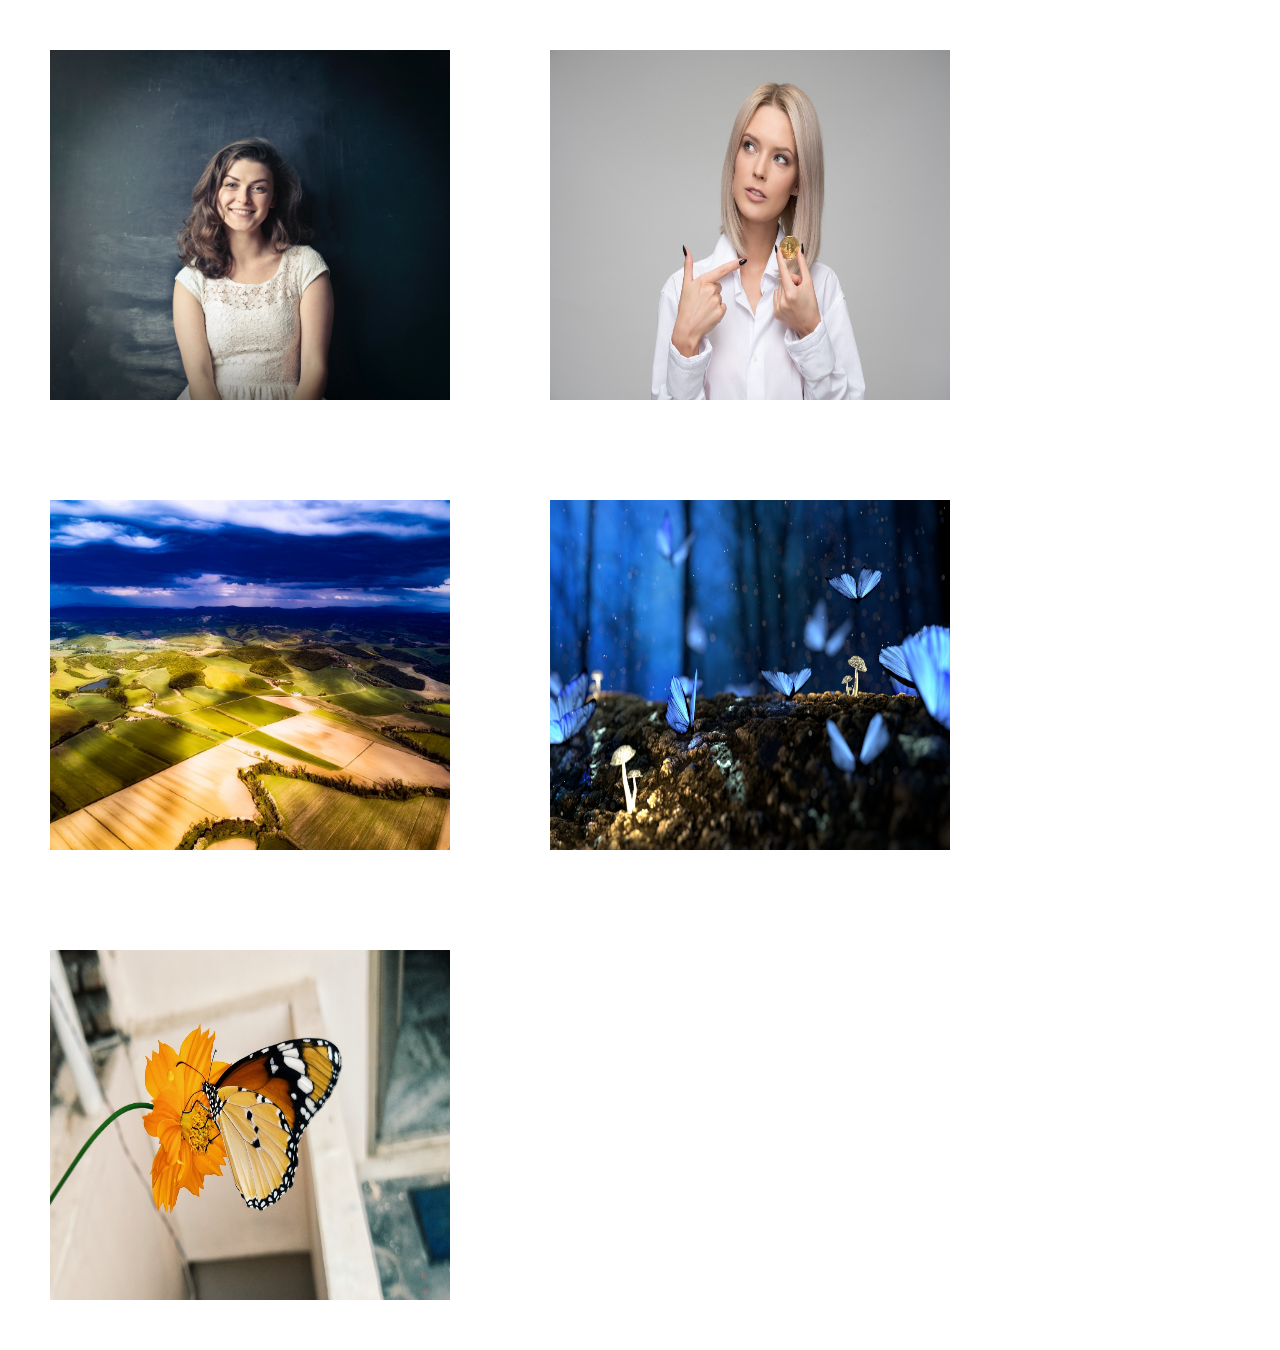
==== resources/hover/index.html @ 1b5c3029 "made a hero area with video background and started with hover effects in CSS" ====
<html>
<head>
  <meta charset="UTF-8">
  <title>Document</title>
  <link href="https://stackpath.bootstrapcdn.com/font-awesome/4.7.0/css/font-awesome.min.css" rel="stylesheet" integrity="sha384-wvfXpqpZZVQGK6TAh5PVlGOfQNHSoD2xbE+QkPxCAFlNEevoEH3Sl0sibVcOQVnN" crossorigin="anonymous">
  <link rel="stylesheet" type="text/css" href="style.css">
</head>
<body>
    <div class="element">
      <div class="front">
        <img src="../images/24.jpg" alt="picture 1">
      </div>

      <div class="back">
          <div class="back-content">

            <div class="p-name">
              Stylish Girl
            </div>

            <div class="description">
              There are many variations of passages of Lorem Ipsum available
            </div>

            <div class="icons">
                <i class="fa fa-facebook"></i>
                <i class="fa fa-twitter"></i>
                <i class="fa fa-dribbble"></i>
            </div>

          </div>
      </div>
    </div>

    <div class="element1">
      <div class="front">
        <img src="../images/3.jpeg" alt="picture 1">
      </div>

      <div class="back">
          <div class="back-content">

            <div class="p-name">
              Stylish Girl
            </div>

            <div class="description">
              There are many variations of passages of Lorem Ipsum available
            </div>

            <div class="icons">
                <i class="fa fa-facebook"></i>
                <i class="fa fa-twitter"></i>
                <i class="fa fa-dribbble"></i>
            </div>

          </div>
      </div>
    </div>

    <div class="element2">
      <div class="front">
        <img src="../images/20.jpg" alt="picture 1">
      </div>

      <div class="back">

        <div class="see-container">
          <div class="see"></div>
          <div class="see"></div>
          <div class="see"></div>
          <div class="see"></div>
        </div>

        <div class="back-content">

          <div class="p-name">
             Stylish Girl
          </div>
          <div class="description">
            There are many variations of passages of Lorem Ipsum available
          </div>

          <div class="icons">
            <i class="fa fa-facebook"></i>
            <i class="fa fa-twitter"></i>
            <i class="fa fa-dribbble"></i>
          </div>

        </div>
      </div>
    </div>

    <div class="element3">
      <div class="front">
        <img src="../images/12.jpg" alt="picture 1">
      </div>

      <div class="back">
          <div class="back-content">

            <div class="p-name">
              Stylish Girl
            </div>

            <div class="description">
              There are many variations of passages of Lorem Ipsum available
            </div>

            <div class="icons">
                <i class="fa fa-facebook"></i>
                <i class="fa fa-twitter"></i>
                <i class="fa fa-dribbble"></i>
            </div>

          </div>
      </div>
    </div>

    <div class="element4">
      <div class="front">
        <img src="../images/16.jpg" alt="picture 1">
      </div>

      <div class="back">
          <div class="back-content">

            <div class="p-name">
              Stylish Girl
            </div>

            <div class="description">
              There are many variations of passages of Lorem Ipsum available
            </div>

            <div class="icons">
                <i class="fa fa-facebook"></i>
                <i class="fa fa-twitter"></i>
                <i class="fa fa-dribbble"></i>
            </div>

          </div>
      </div>
    </div>


</body>
</html>
---- resources/hover/style.css ----
* {
  margin: 0;
  padding: 0;
}

.element,.element1,.element2,.element3,.element4,.element5,.element6,.element7,.element8,.element9 {
  float: left;
  width: 400px;
  height: 350px;
  position: relative;
  margin: 50px;
}

.front {
  position: absolute;
  width: 100%;
  height: 100%;
  transition: all 0.5s ease;
}

.front img {
  width: 100%;
  height: 100%;
  top: 0;
  left: 0;
}

.back {
  background: linear-gradient(to bottom right, red, yellow);
  position: absolute;
  width: 100%;
  height: 100%;
  top: 0;
  left: 0;
  display: flex;
  justify-content: center;
  align-items: center;
  text-align: center;
  border: 5px solid #222;
  z-index: -2;
  box-sizing: border-box;
}

.p-name {
  font-weight: bold;
  font-size: 24px;
}

.description {
  margin: 20px 0;
}

.back-content {
  padding: 0 60px;
}

.icons .fa {
  font-weight: bold;
  font-size: 25px;
  margin: 0 7px;
}

.element .back-content {
    transform: scale(0);
    opacity: 0;
    transition: all 1s ease;
}

/*Element hover effects*/
.element:hover .front {
  width: 100px;
  height: 100px;
  top:calc(50% - 50px);
  left: calc(100% - 50px);
}

.element:hover .front img {
  border-radius: 50px;
  box-shadow: 0 0 20px blue, 0 0 40px blue;
}

.element:hover .back-content {
  transform: scale(1);
  opacity: 1;
}

/*element1 hover effect*/
.element1 .back-content
{
  opacity: 0;
  transform:translateY(-100px);
  transition:all 1s ease;
}

.element1:hover .back-content
{
  opacity: 1;
  transform:translateY(0px);
}

.element1:hover .front
{
  opacity: 0;
  top: -100%;
}

.element1 .back:before
{
  position: absolute;
  content: '';
  top: 200px;
  bottom: 200px;
  right: 50px;
  left: 50px;
  border-right: 2px solid #fff;
  border-left: 2px solid #fff;
  transition:all 1s ease;

}

.element1 .back:after
{
  position: absolute;
  content: '';
  top: 50px;
  bottom: 50px;
  right: 200px;
  left: 200px;
  border-top: 2px solid #fff;
  border-bottom: 2px solid #fff;
  transition:all 1s ease;

}

.element1:hover .back:before
{
  top: 30px;
  bottom: 30px;
}

.element1:hover .back:after
{
  right: 30px;
  left: 30px;
}

/*element 2 styles*/

.element2:hover .front
{
  opacity: 0;
}

.element2 .back-content
{
  transform:scale(0);
  transition:all 0.5s ease;
}

.element2:hover .back-content
{
  transform:scale(1);
}

.element2 .see
{
  position: absolute;
  width: 25%;
  height: 100%;
  left:0;
  top: 0;
  background-color: #222;
  z-index: -3;
  transition:all 0.5s ease;
  transform:scale(0,1);
}

.element2 .back
{
  color: #fff;
}

.element2 .see:nth-child(2)
{
  left:calc(25%);
}
.element2 .see:nth-child(3)
{
  left:calc(50%);
}
.element2 .see:nth-child(4)
{
  left:calc(75%);
}

.element2:hover .see
{
  transform:scale(1,1);
}

/*element 3 styling*/

.element3:hover .front {
  opacity: 0;
  transform:translateX(-400px)rotate(720deg);
}

.element3 .back-content {
  transform:translateX(-50px);
  opacity: 0;
  transition: all 1s ease;
}

.element3:hover .back-content {
  transform:translateX(0px);
  opacity: 1;
}

.element3 .back:before {
  position: absolute;
  content: '';
  border-right: 2px solid #fff;
  border-left: 2px solid #fff;
  top: 200px;
  bottom: 200px;
  left: 30px;
  right: 30px;
  transition: all 1s ease;
}

.element3 .back:after {
  position: absolute;
  content: '';
  border-top: 2px solid #fff;
  border-bottom: 2px solid #fff;
  top: 30px;
  bottom: 30px;
  left: 200px;
  right: 200px;
  transition: all 1s ease;
}

.element3:hover .back:before {
  top: 70px;
  bottom: 70px;
}

.element3:hover .back:after {
  right: 70px;
  left: 70px;
}

/*element 4 styles*/

.element4 {
  overflow: hidden;
}

.element4 .front {
  transform:skewX(0deg);
  opacity: 1;
  transition:transform 0.3s ease, left 0.5s ease 0.3s, opacity 0.5s ease 0.5s;
}

.element4:hover .front {
  opacity: 0;
  transform:skewX(-20deg);
  left: -100%;
}
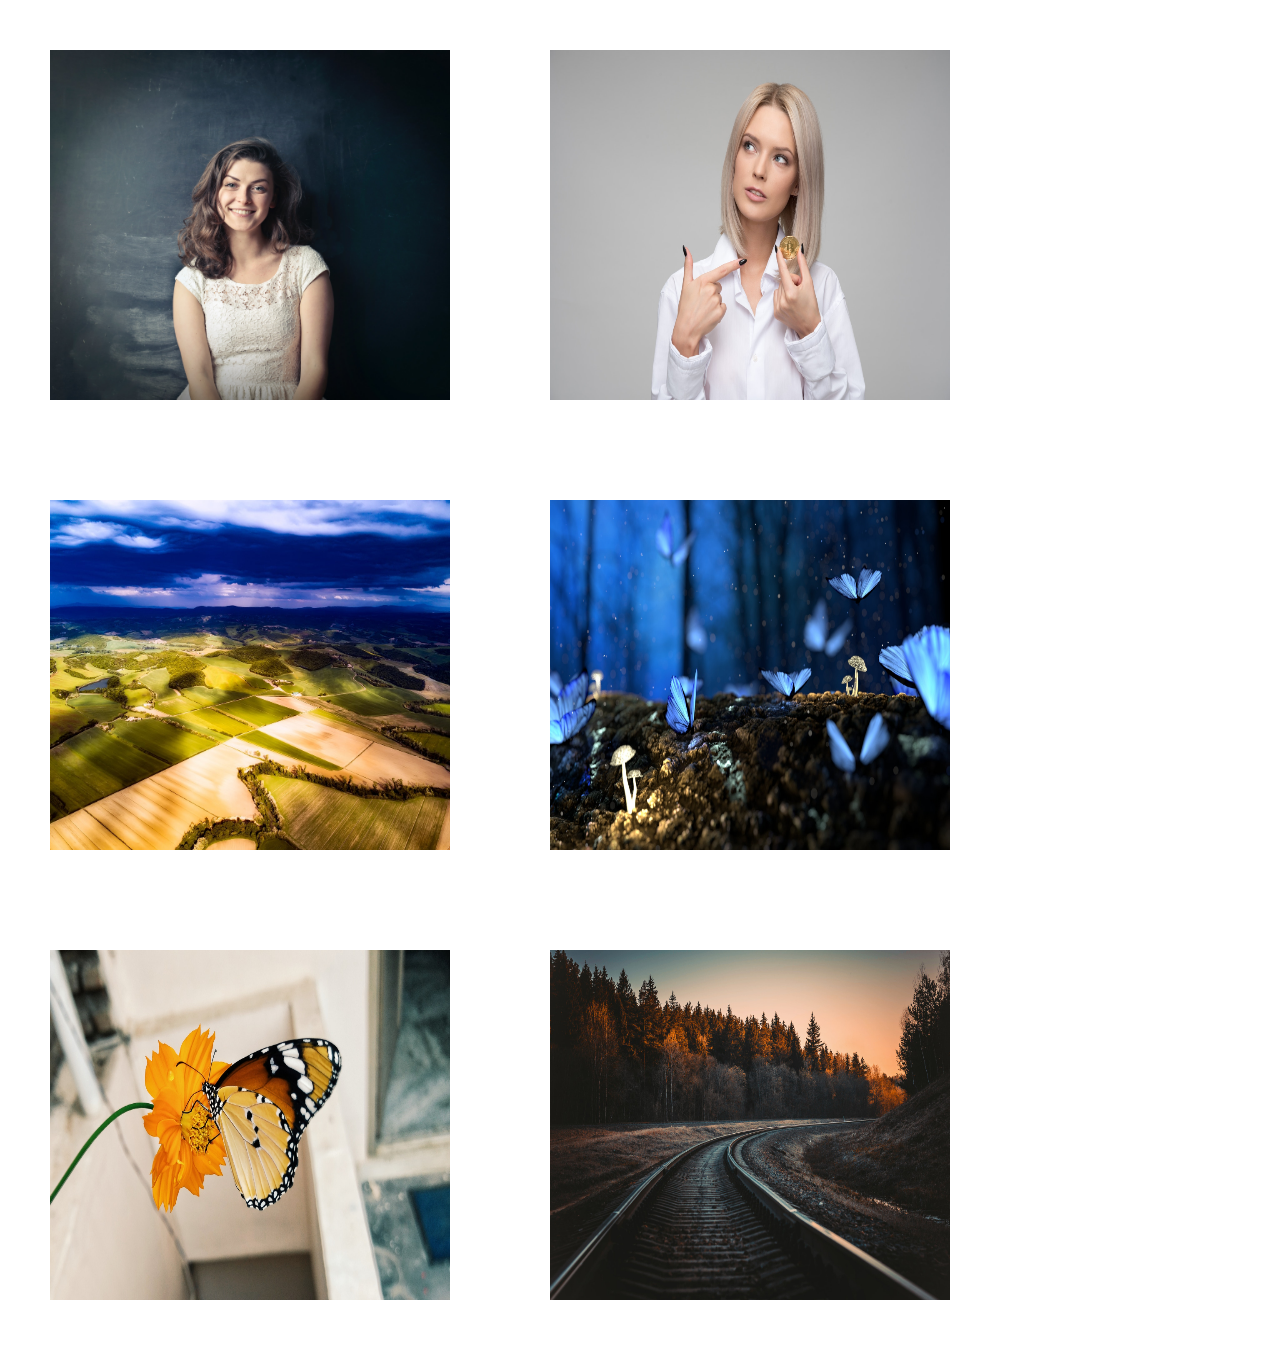
==== commit 6e042667: "added 6th card and hover effect" ====
--- a/resources/hover/index.html
+++ b/resources/hover/index.html
@@ -144,5 +144,32 @@
     </div>
 
 
+    <div class="element5">
+      <div class="front">
+        <img src="../images/22.jpg" alt="picture 1">
+      </div>
+
+      <div class="back">
+          <div class="back-content">
+
+            <div class="p-name">
+              Stylish Girl
+            </div>
+
+            <div class="description">
+              There are many variations of passages of Lorem Ipsum available
+            </div>
+
+            <div class="icons">
+                <i class="fa fa-facebook"></i>
+                <i class="fa fa-twitter"></i>
+                <i class="fa fa-dribbble"></i>
+            </div>
+
+          </div>
+      </div>
+    </div>
+
+
 </body>
 </html>
--- a/resources/hover/style.css
+++ b/resources/hover/style.css
@@ -252,18 +252,45 @@
 
 /*element 4 styles*/
 
-.element4 {
-  overflow: hidden;
-}
-
-.element4 .front {
+.element4 .front
+{
   transform:skewX(0deg);
   opacity: 1;
-  transition:transform 0.3s ease, left 0.5s ease 0.3s, opacity 0.5s ease 0.5s;
-}
-
-.element4:hover .front {
-  opacity: 0;
+  transition:transform 0.3s ease,left 0.5s ease 0.3s,opacity 0.5s ease 0.3s;
+}
+
+.element4:hover .front
+{
+  opacity: 0;
+  left: -100%;
   transform:skewX(-20deg);
-  left: -100%;
-}
+}
+
+.element4 .back-content
+{
+  transform:scale(0);
+  opacity: 0;
+  transition:all 0.5s ease 0.3s;
+}
+
+.element4:hover .back-content
+{
+  transform:scale(1);
+  opacity: 1;
+}
+
+/*element 5 styling*/
+
+.element5:hover .front {
+  transform:scale(0.35);
+  top: 90px;
+  box-shadow: 0 0 20px #fff, 0 0 0 10px #fff;
+}
+
+.element5 .back-content {
+  transition:all 0.5s ease 0.3s;
+}
+
+.element5:hover .back-content {
+  transform:translateY(-60px);
+}
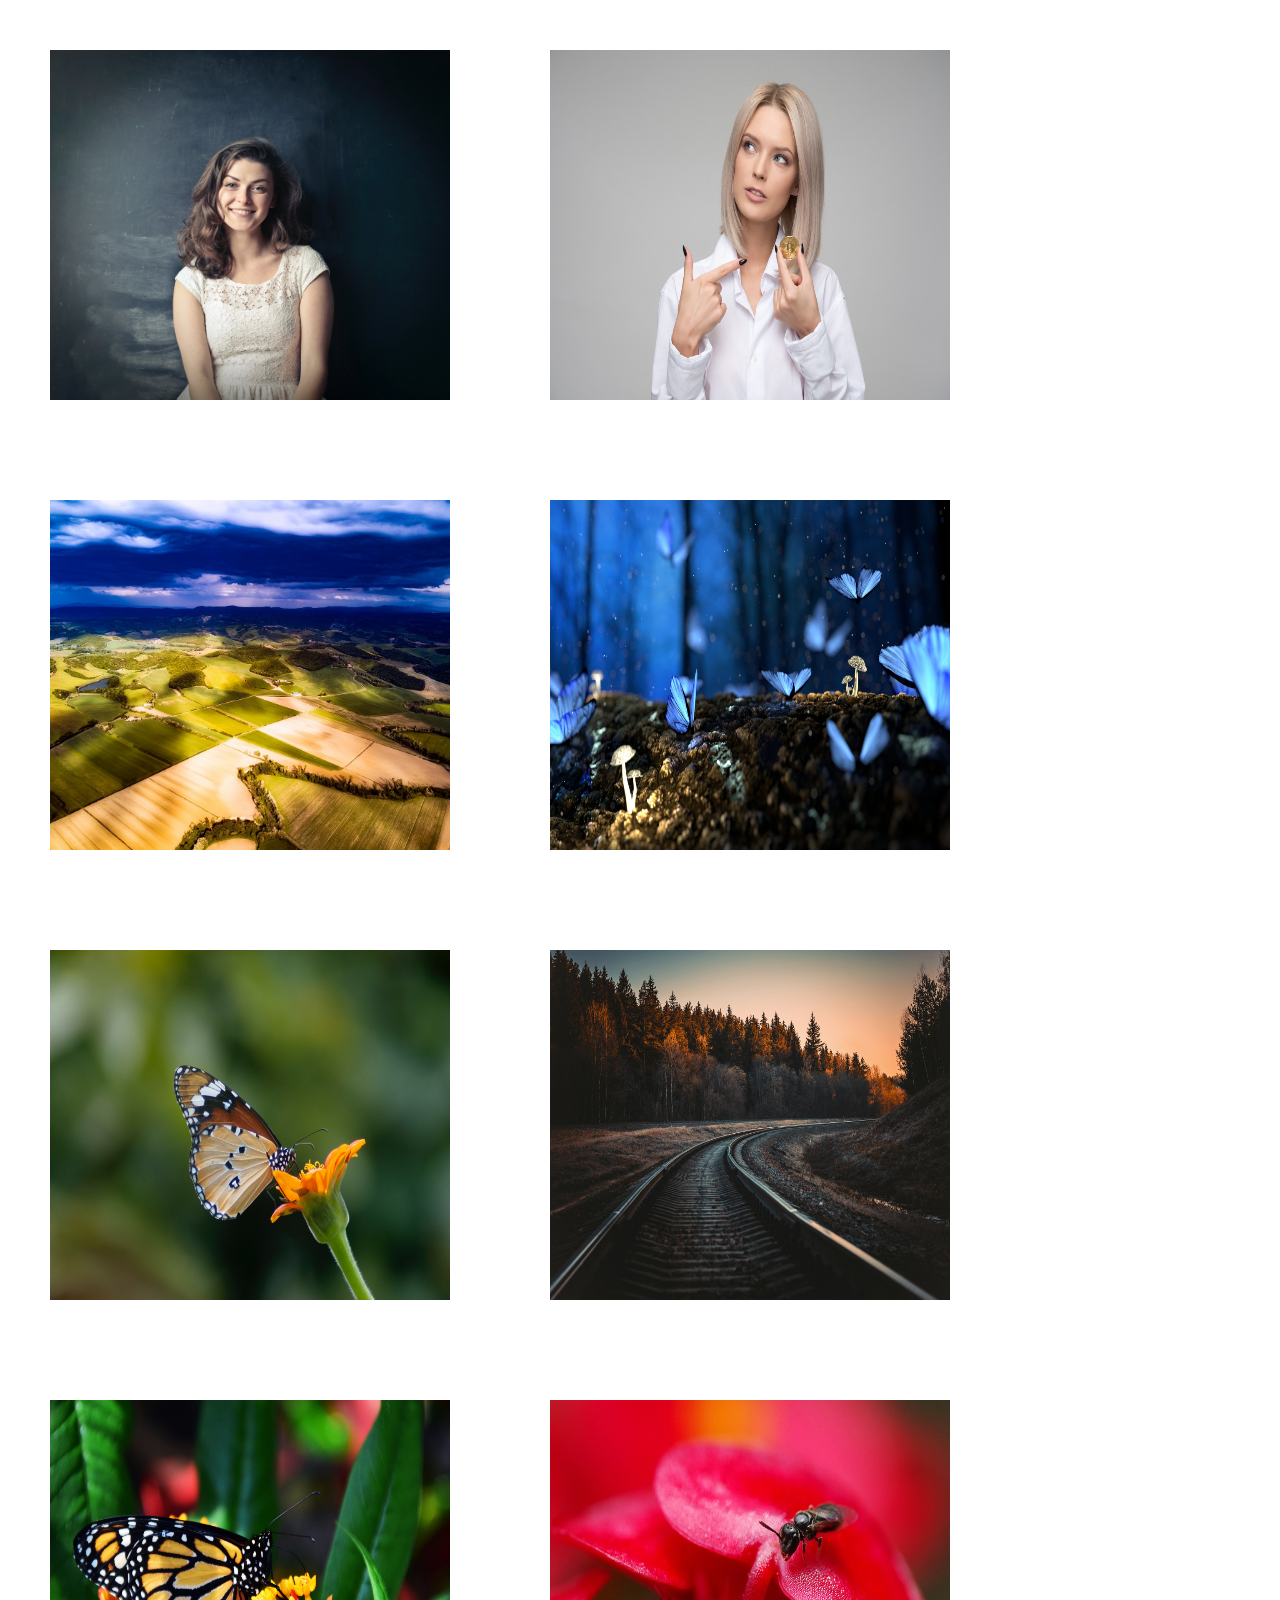
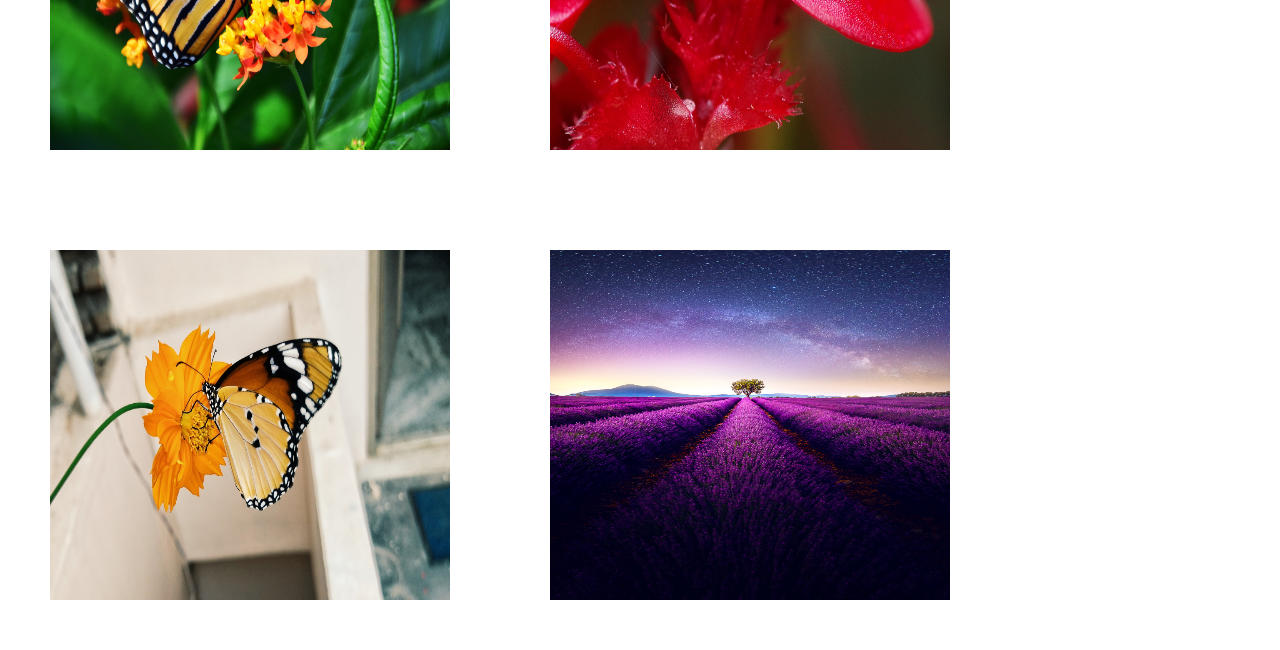
==== commit 1ed8a1c3: "finished css hover tricks on all cards" ====
--- a/resources/hover/index.html
+++ b/resources/hover/index.html
@@ -1,175 +1,214 @@
+<!DOCTYPE html>
 <html>
 <head>
-  <meta charset="UTF-8">
-  <title>Document</title>
+  <title></title>
+
   <link href="https://stackpath.bootstrapcdn.com/font-awesome/4.7.0/css/font-awesome.min.css" rel="stylesheet" integrity="sha384-wvfXpqpZZVQGK6TAh5PVlGOfQNHSoD2xbE+QkPxCAFlNEevoEH3Sl0sibVcOQVnN" crossorigin="anonymous">
+
   <link rel="stylesheet" type="text/css" href="style.css">
 </head>
 <body>
-    <div class="element">
-      <div class="front">
-        <img src="../images/24.jpg" alt="picture 1">
-      </div>
-
-      <div class="back">
-          <div class="back-content">
-
-            <div class="p-name">
-              Stylish Girl
-            </div>
-
-            <div class="description">
-              There are many variations of passages of Lorem Ipsum available
-            </div>
-
-            <div class="icons">
-                <i class="fa fa-facebook"></i>
-                <i class="fa fa-twitter"></i>
-                <i class="fa fa-dribbble"></i>
-            </div>
-
-          </div>
-      </div>
-    </div>
-
-    <div class="element1">
-      <div class="front">
-        <img src="../images/3.jpeg" alt="picture 1">
-      </div>
-
-      <div class="back">
-          <div class="back-content">
-
-            <div class="p-name">
-              Stylish Girl
-            </div>
-
-            <div class="description">
-              There are many variations of passages of Lorem Ipsum available
-            </div>
-
-            <div class="icons">
-                <i class="fa fa-facebook"></i>
-                <i class="fa fa-twitter"></i>
-                <i class="fa fa-dribbble"></i>
-            </div>
-
-          </div>
-      </div>
-    </div>
-
-    <div class="element2">
-      <div class="front">
-        <img src="../images/20.jpg" alt="picture 1">
-      </div>
-
-      <div class="back">
-
-        <div class="see-container">
-          <div class="see"></div>
-          <div class="see"></div>
-          <div class="see"></div>
-          <div class="see"></div>
-        </div>
-
-        <div class="back-content">
-
-          <div class="p-name">
-             Stylish Girl
-          </div>
-          <div class="description">
-            There are many variations of passages of Lorem Ipsum available
-          </div>
-
-          <div class="icons">
-            <i class="fa fa-facebook"></i>
-            <i class="fa fa-twitter"></i>
-            <i class="fa fa-dribbble"></i>
-          </div>
-
-        </div>
-      </div>
-    </div>
-
-    <div class="element3">
-      <div class="front">
-        <img src="../images/12.jpg" alt="picture 1">
-      </div>
-
-      <div class="back">
-          <div class="back-content">
-
-            <div class="p-name">
-              Stylish Girl
-            </div>
-
-            <div class="description">
-              There are many variations of passages of Lorem Ipsum available
-            </div>
-
-            <div class="icons">
-                <i class="fa fa-facebook"></i>
-                <i class="fa fa-twitter"></i>
-                <i class="fa fa-dribbble"></i>
-            </div>
-
-          </div>
-      </div>
-    </div>
-
-    <div class="element4">
-      <div class="front">
-        <img src="../images/16.jpg" alt="picture 1">
-      </div>
-
-      <div class="back">
-          <div class="back-content">
-
-            <div class="p-name">
-              Stylish Girl
-            </div>
-
-            <div class="description">
-              There are many variations of passages of Lorem Ipsum available
-            </div>
-
-            <div class="icons">
-                <i class="fa fa-facebook"></i>
-                <i class="fa fa-twitter"></i>
-                <i class="fa fa-dribbble"></i>
-            </div>
-
-          </div>
-      </div>
-    </div>
-
-
-    <div class="element5">
-      <div class="front">
-        <img src="../images/22.jpg" alt="picture 1">
-      </div>
-
-      <div class="back">
-          <div class="back-content">
-
-            <div class="p-name">
-              Stylish Girl
-            </div>
-
-            <div class="description">
-              There are many variations of passages of Lorem Ipsum available
-            </div>
-
-            <div class="icons">
-                <i class="fa fa-facebook"></i>
-                <i class="fa fa-twitter"></i>
-                <i class="fa fa-dribbble"></i>
-            </div>
-
-          </div>
-      </div>
-    </div>
-
+
+
+  <div class="element">
+    <div class="front">
+      <img src="../images/24.jpg" alt="project1 image">
+    </div>
+    <div class="back">
+      <div class="back-content">
+        <div class="pname">Stylish Girl</div>
+        <div class="description">There are many variations of passages of Lorem Ipsum available</div>
+        <div class="icons">
+
+          <i class="fa fa-facebook"></i>
+          <i class="fa fa-twitter"></i>
+          <i class="fa fa-dribbble"></i>
+
+        </div>
+      </div>
+    </div>
+  </div>
+
+  <div class="element1">
+    <div class="front">
+      <img src="../images/3.jpeg" alt="project1 image">
+    </div>
+    <div class="back">
+      <div class="back-content">
+        <div class="pname">Stylish Girl</div>
+        <div class="description">There are many variations of passages of Lorem Ipsum available</div>
+        <div class="icons">
+
+          <i class="fa fa-facebook"></i>
+          <i class="fa fa-twitter"></i>
+          <i class="fa fa-dribbble"></i>
+
+        </div>
+      </div>
+    </div>
+  </div>
+
+
+  <div class="element2">
+    <div class="front">
+      <img src="../images/20.jpg" alt="project1 image">
+    </div>
+    <div class="back">
+
+
+      <div class="see-container">
+        <div class="see"></div>
+        <div class="see"></div>
+        <div class="see"></div>
+        <div class="see"></div>
+      </div>
+      <div class="back-content">
+        <div class="pname">Stylish Girl</div>
+        <div class="description">There are many variations of passages of Lorem Ipsum available</div>
+        <div class="icons">
+
+          <i class="fa fa-facebook"></i>
+          <i class="fa fa-twitter"></i>
+          <i class="fa fa-dribbble"></i>
+
+        </div>
+      </div>
+    </div>
+  </div>
+
+
+  <div class="element3">
+    <div class="front">
+      <img src="../images/12.jpg" alt="project1 image">
+    </div>
+    <div class="back">
+      <div class="back-content">
+        <div class="pname">Stylish Girl</div>
+        <div class="description">There are many variations of passages of Lorem Ipsum available</div>
+        <div class="icons">
+
+          <i class="fa fa-facebook"></i>
+          <i class="fa fa-twitter"></i>
+          <i class="fa fa-dribbble"></i>
+
+        </div>
+      </div>
+    </div>
+  </div>
+
+  <div class="element4">
+    <div class="front">
+      <img src="../images/13.jpg" alt="project1 image">
+    </div>
+    <div class="back">
+      <div class="back-content">
+        <div class="pname">Stylish Girl</div>
+        <div class="description">There are many variations of passages of Lorem Ipsum available</div>
+        <div class="icons">
+
+          <i class="fa fa-facebook"></i>
+          <i class="fa fa-twitter"></i>
+          <i class="fa fa-dribbble"></i>
+
+        </div>
+      </div>
+    </div>
+  </div>
+
+  <div class="element5">
+    <div class="front">
+      <img src="../images/22.jpg" alt="project1 image">
+    </div>
+    <div class="back">
+      <div class="back-content">
+        <div class="pname">Stylish Girl</div>
+        <div class="description">There are many variations of passages of Lorem Ipsum available</div>
+        <div class="icons">
+
+          <i class="fa fa-facebook"></i>
+          <i class="fa fa-twitter"></i>
+          <i class="fa fa-dribbble"></i>
+
+        </div>
+      </div>
+    </div>
+  </div>
+
+  <div class="element6">
+    <div class="front">
+      <img src="../images/15.jpg" alt="project1 image">
+    </div>
+    <div class="back">
+      <div class="back-content">
+        <div class="pname">Stylish Girl</div>
+        <div class="description">There are many variations of passages of Lorem Ipsum available</div>
+        <div class="icons">
+
+          <i class="fa fa-facebook"></i>
+          <i class="fa fa-twitter"></i>
+          <i class="fa fa-dribbble"></i>
+
+        </div>
+      </div>
+    </div>
+  </div>
+
+  <div class="element7">
+    <div class="front">
+      <img src="../images/17.jpg" alt="project1 image">
+    </div>
+    <div class="back">
+      <div class="back-content">
+        <div class="pname">Stylish Girl</div>
+        <div class="description">There are many variations of passages of Lorem Ipsum available</div>
+        <div class="icons">
+
+          <i class="fa fa-facebook"></i>
+          <i class="fa fa-twitter"></i>
+          <i class="fa fa-dribbble"></i>
+
+        </div>
+      </div>
+    </div>
+  </div>
+
+  <div class="element8">
+    <div class="front">
+      <img src="../images/16.jpg" alt="project1 image">
+    </div>
+    <div class="back">
+      <div class="back-content">
+        <div class="pname">Stylish Girl</div>
+        <div class="description">There are many variations of passages of Lorem Ipsum available</div>
+        <div class="icons">
+
+          <i class="fa fa-facebook"></i>
+          <i class="fa fa-twitter"></i>
+          <i class="fa fa-dribbble"></i>
+
+        </div>
+      </div>
+    </div>
+  </div>
+
+  <div class="element9">
+    <div class="front">
+      <img src="../images/18.jpg" alt="project1 image">
+    </div>
+    <div class="back">
+      <div class="back-content">
+        <div class="pname">Stylish Girl</div>
+        <div class="description">There are many variations of passages of Lorem Ipsum available</div>
+        <div class="icons">
+
+          <i class="fa fa-facebook"></i>
+          <i class="fa fa-twitter"></i>
+          <i class="fa fa-dribbble"></i>
+
+        </div>
+      </div>
+    </div>
+  </div>
 
 </body>
 </html>
--- a/resources/hover/style.css
+++ b/resources/hover/style.css
@@ -1,90 +1,111 @@
-* {
-  margin: 0;
+*
+{
+  margin:0;
   padding: 0;
 }
 
-.element,.element1,.element2,.element3,.element4,.element5,.element6,.element7,.element8,.element9 {
+.element,.element1,.element2,.element3,.element4,.element5,.element6,.element7,.element8,.element9
+{
   float: left;
   width: 400px;
   height: 350px;
   position: relative;
-  margin: 50px;
-}
-
-.front {
-  position: absolute;
-  width: 100%;
-  height: 100%;
-  transition: all 0.5s ease;
-}
-
-.front img {
+  margin:50px;
+}
+
+.front
+{
+  position: absolute;
   width: 100%;
   height: 100%;
   top: 0;
   left: 0;
-}
-
-.back {
-  background: linear-gradient(to bottom right, red, yellow);
+  transition: all 0.5s ease;
+}
+
+.front img
+{
+  width: 100%;
+  height: 100%;
+}
+
+.back
+{
+  background:linear-gradient(to bottom right,red,yellow);
   position: absolute;
   width: 100%;
   height: 100%;
   top: 0;
   left: 0;
   display: flex;
-  justify-content: center;
-  align-items: center;
+  align-items:center;
+  justify-content:center;
   text-align: center;
-  border: 5px solid #222;
+  border:5px solid #222;
   z-index: -2;
-  box-sizing: border-box;
-}
-
-.p-name {
+  box-sizing:border-box;
+}
+
+.pname
+{
   font-weight: bold;
   font-size: 24px;
 }
 
-.description {
-  margin: 20px 0;
-}
-
-.back-content {
+.description
+{
+  margin:20px 0;
+}
+
+.back-content
+{
   padding: 0 60px;
 }
 
-.icons .fa {
+.icons .fa
+{
   font-weight: bold;
-  font-size: 25px;
-  margin: 0 7px;
-}
-
-.element .back-content {
-    transform: scale(0);
-    opacity: 0;
-    transition: all 1s ease;
-}
-
-/*Element hover effects*/
-.element:hover .front {
+  font-size: 22px;
+  margin:0 5px;
+}
+
+
+/*** elem ***/
+
+.element .back-content
+{
+  transform:scale(0);
+  opacity: 0;
+  transition:all 1s ease;
+}
+
+.element:hover .front
+{
   width: 100px;
   height: 100px;
+  left:calc(100% - 50px);
   top:calc(50% - 50px);
-  left: calc(100% - 50px);
-}
-
-.element:hover .front img {
-  border-radius: 50px;
-  box-shadow: 0 0 20px blue, 0 0 40px blue;
-}
-
-.element:hover .back-content {
-  transform: scale(1);
-  opacity: 1;
-}
-
-/*element1 hover effect*/
+
+
+}
+
+.element:hover .front img
+{
+  border-radius:50px;
+  //box-shadow: 0 0 20px black,0 0 40px black;
+  box-shadow: 0 0 0 5px #fff;
+}
+
+.element:hover .back-content
+{
+  transform:scale(1);
+  opacity: 1;
+}
+
+
+
+/**elem1 **/
+
 .element1 .back-content
 {
   opacity: 0;
@@ -144,7 +165,7 @@
   left: 30px;
 }
 
-/*element 2 styles*/
+/** elem2 styles **/
 
 .element2:hover .front
 {
@@ -198,59 +219,74 @@
   transform:scale(1,1);
 }
 
-/*element 3 styling*/
-
-.element3:hover .front {
+
+/* elem3 stylings */
+
+.element3:hover .front
+{
   opacity: 0;
   transform:translateX(-400px)rotate(720deg);
 }
 
-.element3 .back-content {
+.element3 .back-content
+{
   transform:translateX(-50px);
   opacity: 0;
-  transition: all 1s ease;
-}
-
-.element3:hover .back-content {
+  transition:all 1s ease;
+}
+
+.element3:hover .back-content
+{
   transform:translateX(0px);
   opacity: 1;
 }
 
-.element3 .back:before {
+.element3 .back:before
+{
   position: absolute;
   content: '';
   border-right: 2px solid #fff;
   border-left: 2px solid #fff;
   top: 200px;
   bottom: 200px;
+  right: 30px;
   left: 30px;
-  right: 30px;
-  transition: all 1s ease;
-}
-
-.element3 .back:after {
+  transition:all 1s ease;
+}
+
+
+.element3 .back:after
+{
   position: absolute;
   content: '';
   border-top: 2px solid #fff;
   border-bottom: 2px solid #fff;
   top: 30px;
   bottom: 30px;
+  right: 200px;
   left: 200px;
-  right: 200px;
-  transition: all 1s ease;
-}
-
-.element3:hover .back:before {
+  transition:all 1s ease;
+}
+
+.element3:hover .back:before
+{
   top: 70px;
   bottom: 70px;
 }
 
-.element3:hover .back:after {
+.element3:hover .back:after
+{
   right: 70px;
   left: 70px;
 }
 
-/*element 4 styles*/
+
+/** elem4 stylings ***/
+
+.element4
+{
+  overflow: hidden;
+}
 
 .element4 .front
 {
@@ -279,18 +315,197 @@
   opacity: 1;
 }
 
-/*element 5 styling*/
-
-.element5:hover .front {
+
+/*** element5 ***/
+
+.element5:hover .front
+{
   transform:scale(0.35);
   top: 90px;
-  box-shadow: 0 0 20px #fff, 0 0 0 10px #fff;
-}
-
-.element5 .back-content {
-  transition:all 0.5s ease 0.3s;
-}
-
-.element5:hover .back-content {
+  box-shadow: 0 0 40px white,0 0 0 20px white,0 0 60px white;
+}
+
+.element5 .back-content
+{
+  transition:all 0.5s ease;
+}
+
+.element5:hover .back-content
+{
   transform:translateY(-60px);
 }
+
+/*** element6 styles ***/
+
+.element6:hover .front
+{
+  transform:translateY(-100%)rotateX(720deg);
+  opacity: 0;
+}
+
+
+
+.element6 .back
+{
+  border-top-right-radius: 50%;
+  border-bottom-left-radius: 50%;
+  background:linear-gradient(to bottom right,green,yellow);
+}
+
+.element6 .back-content .pname
+{
+  transform:translateY(-30px);
+  transition:all 1s ease;
+  opacity: 0;
+}
+
+.element6 .back-content .description
+{
+  opacity: 0;
+  transition:all 1s ease;
+}
+
+.element6 .back-content .icons
+{
+  transform:translateY(30px);
+  transition:all 1s ease;
+  opacity: 0;
+}
+
+.element6:hover .back-content .pname
+{
+  transform:translateY(0px);
+  opacity: 1;
+}
+
+.element6:hover .back-content .icons
+{
+  transform:translateY(0px);
+  opacity: 1;
+}
+
+.element6:hover .back-content .description
+{
+  opacity: 1;
+}
+
+/**** elem7 styles ***/
+
+.element7 .front
+{
+  transform:rotateY(0deg);
+  transform-origin:left;
+}
+
+.element7:hover .front
+{
+  transform:rotateY(180deg);
+
+}
+
+.element7 .back-content
+{
+  transform:scale(0);
+  opacity: 0;
+  transition:all 1s ease;
+}
+
+.element7:hover .back-content
+{
+  opacity: 1;
+  transform:scale(1);
+}
+
+/** element8 styles ***/
+
+.element8
+{
+  overflow: hidden;
+}
+
+.element8:hover .front
+{
+  opacity: 0;
+  transform:translateX(100%)rotate(360deg);
+}
+
+.element8 .back:before
+{
+  position: absolute;
+  content: '';
+  width: 0px;
+  height: 0px;
+  top: 35px;
+  right: 35px;
+  border-top:5px solid #fff;
+  border-right: 5px solid #fff;
+  transition:all 1s ease;
+}
+
+.element8 .back:after
+{
+  position: absolute;
+  content: '';
+  width: 0px;
+  height: 0px;
+  bottom: 35px;
+  left: 35px;
+  border-bottom:5px solid #fff;
+  border-left: 5px solid #fff;
+  transition:all 1s ease;
+}
+
+.element8:hover .back:before
+{
+  width: 100px;
+  height: 100px;
+}
+
+.element8:hover .back:after
+{
+  width: 100px;
+  height: 100px;
+}
+
+.element8 .back-content
+{
+  transform:translate(-100px,-100px)scale(0);
+  transition:all 1s ease;
+  opacity: 0;
+}
+
+.element8:hover .back-content
+{
+  transform:translate(0px,0px)scale(1);
+  opacity: 1;
+}
+
+/*** element9 styles ***/
+
+.element9
+{
+  overflow: hidden;
+}
+
+.element9:hover .front
+{
+  top: 100%;
+  opacity: 0;
+}
+
+
+.element9 .back
+{
+  border-bottom-right-radius: 50%;
+  border-bottom-left-radius: 50%;
+  border: none;
+  top: -100%;
+  transition:all 0.5s ease;
+  opacity: 0;
+}
+
+.element9:hover .back
+{
+  top: 0;
+  opacity: 1;
+}
